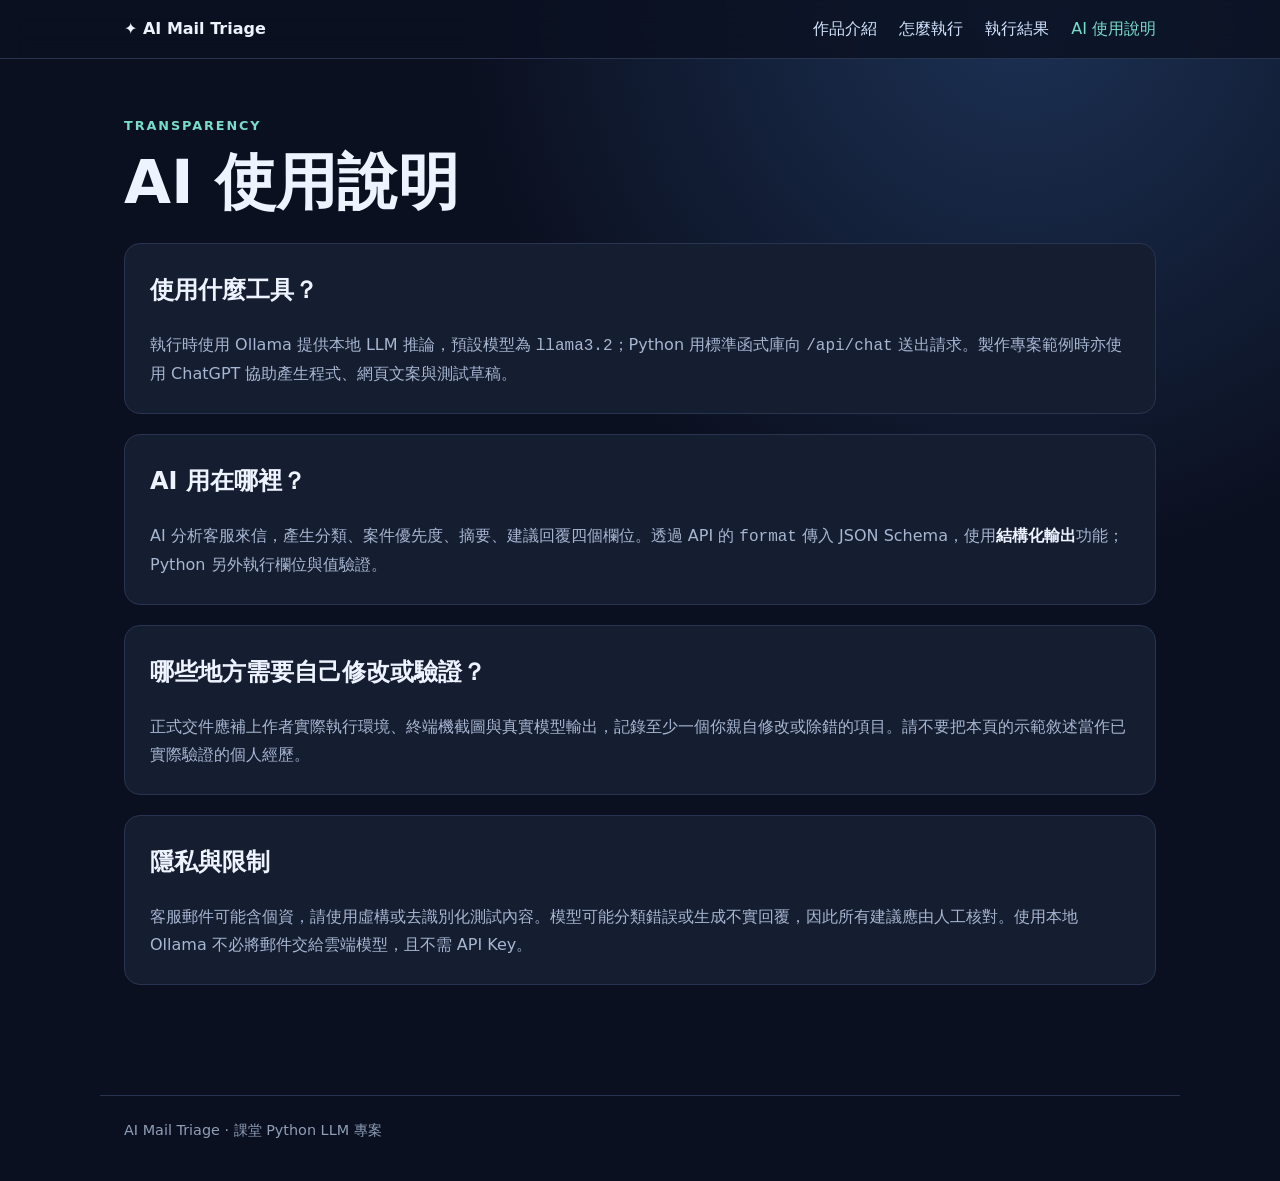
==== docs/ai.html @ 8fb24f81 "Initial commit: AI mail triage project" ====
<!doctype html><html lang="zh-Hant"><head><meta charset="utf-8"><meta name="viewport" content="width=device-width, initial-scale=1"><title>AI 使用說明｜AI 客服信件分類器</title><link rel="stylesheet" href="assets/style.css"></head><body><header><nav><strong>✦ AI Mail Triage</strong><a href="index.html">作品介紹</a><a href="run.html">怎麼執行</a><a href="results.html">執行結果</a><a href="ai.html" aria-current="page">AI 使用說明</a></nav></header><main><div class="eyebrow">TRANSPARENCY</div><h1>AI 使用說明</h1><div class="panel"><h2>使用什麼工具？</h2><p>執行時使用 Ollama 提供本地 LLM 推論，預設模型為 <code>llama3.2</code>；Python 用標準函式庫向 <code>/api/chat</code> 送出請求。製作專案範例時亦使用 ChatGPT 協助產生程式、網頁文案與測試草稿。</p></div><div class="panel"><h2>AI 用在哪裡？</h2><p>AI 分析客服來信，產生分類、案件優先度、摘要、建議回覆四個欄位。透過 API 的 <code>format</code> 傳入 JSON Schema，使用<strong>結構化輸出</strong>功能；Python 另外執行欄位與值驗證。</p></div><div class="panel"><h2>哪些地方需要自己修改或驗證？</h2><p>正式交件應補上作者實際執行環境、終端機截圖與真實模型輸出，記錄至少一個你親自修改或除錯的項目。請不要把本頁的示範敘述當作已實際驗證的個人經歷。</p></div><div class="panel"><h2>隱私與限制</h2><p>客服郵件可能含個資，請使用虛構或去識別化測試內容。模型可能分類錯誤或生成不實回覆，因此所有建議應由人工核對。使用本地 Ollama 不必將郵件交給雲端模型，且不需 API Key。</p></div></main><footer>AI Mail Triage · 課堂 Python LLM 專案</footer></body></html>
---- docs/assets/style.css ----
:root{color-scheme:dark;--bg:#0b1020;--panel:#151d31;--border:#283450;--text:#edf3ff;--muted:#a7b6d1;--accent:#79dcca}*{box-sizing:border-box}body{margin:0;font-family:system-ui,-apple-system,"Noto Sans TC",sans-serif;background:radial-gradient(circle at 80% 0%,#1c3154,transparent 36%),var(--bg);color:var(--text);line-height:1.75}header{border-bottom:1px solid var(--border);background:#0b1020cf;position:sticky;top:0;backdrop-filter:blur(12px)}nav{max-width:1080px;margin:auto;display:flex;align-items:center;gap:22px;padding:15px 24px;flex-wrap:wrap}nav strong{margin-right:auto}a{color:var(--accent);text-decoration:none}nav a{color:#d3e4ff}nav a[aria-current]{color:var(--accent)}main{max-width:1080px;margin:auto;padding:56px 24px 90px}.eyebrow{color:var(--accent);font-weight:700;letter-spacing:.15em;font-size:.8rem}h1{font-size:clamp(2.1rem,5vw,3.8rem);line-height:1.18;margin:10px 0 24px}h2{margin-top:0;font-size:1.5rem}p{color:var(--muted)}.hero{max-width:810px;margin-bottom:42px}.lead{font-size:1.15rem}.grid{display:grid;grid-template-columns:repeat(auto-fit,minmax(240px,1fr));gap:18px}.panel{background:var(--panel);border:1px solid var(--border);border-radius:16px;padding:25px;margin:20px 0}.panel p:last-child{margin-bottom:0}.tag{display:inline-block;color:#0b1020;background:var(--accent);font-weight:700;border-radius:30px;padding:3px 12px;font-size:.82rem}.button{display:inline-block;border:1px solid #85f0df;background:#79dcca;color:#071724;padding:10px 18px;font-weight:750;border-radius:9px;margin-right:12px}.button.secondary{color:var(--accent);background:transparent}pre{background:#080e1c;border:1px solid var(--border);border-radius:12px;padding:20px;overflow-x:auto;color:#c5ebff;font-size:.95rem}code{font-family:ui-monospace,SFMono-Regular,Consolas,monospace}li{margin:9px 0;color:var(--muted)}footer{max-width:1080px;margin:auto;border-top:1px solid var(--border);padding:22px 24px 40px;color:#8f9fb8;font-size:.9rem}.note{border-left:3px solid var(--accent);padding:10px 18px;background:#12233a}strong{color:var(--text)}
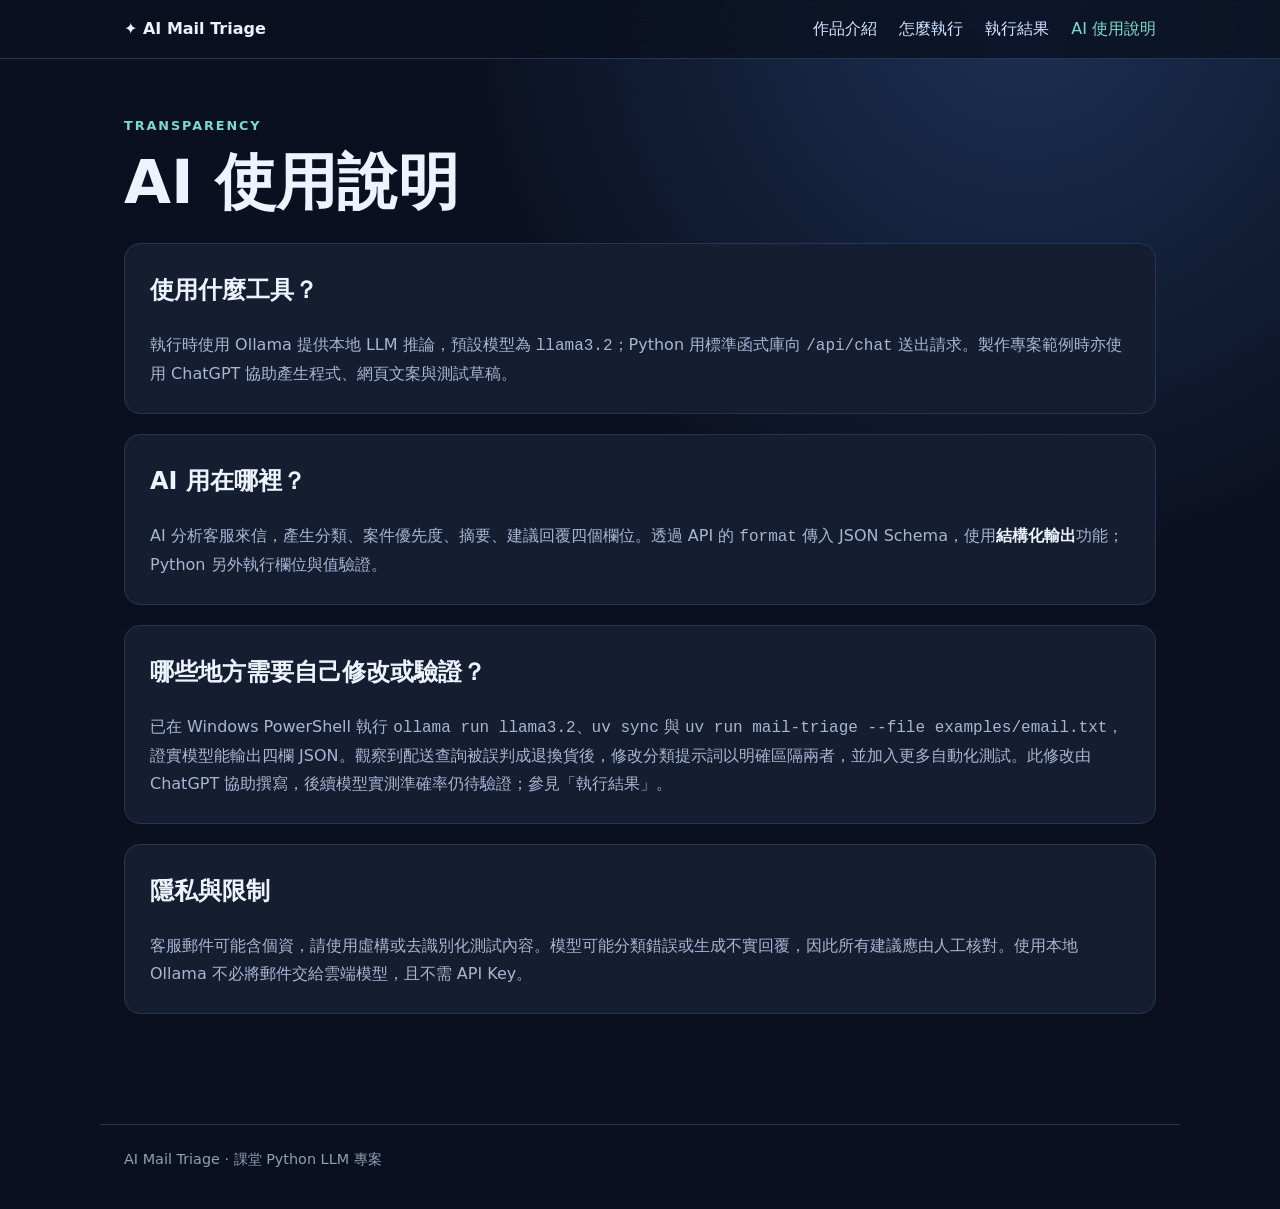
==== commit 10c291d5: "Update README and AI usage evidence" ====
--- a/docs/ai.html
+++ b/docs/ai.html
@@ -1 +1 @@
-<!doctype html><html lang="zh-Hant"><head><meta charset="utf-8"><meta name="viewport" content="width=device-width, initial-scale=1"><title>AI 使用說明｜AI 客服信件分類器</title><link rel="stylesheet" href="assets/style.css"></head><body><header><nav><strong>✦ AI Mail Triage</strong><a href="index.html">作品介紹</a><a href="run.html">怎麼執行</a><a href="results.html">執行結果</a><a href="ai.html" aria-current="page">AI 使用說明</a></nav></header><main><div class="eyebrow">TRANSPARENCY</div><h1>AI 使用說明</h1><div class="panel"><h2>使用什麼工具？</h2><p>執行時使用 Ollama 提供本地 LLM 推論，預設模型為 <code>llama3.2</code>；Python 用標準函式庫向 <code>/api/chat</code> 送出請求。製作專案範例時亦使用 ChatGPT 協助產生程式、網頁文案與測試草稿。</p></div><div class="panel"><h2>AI 用在哪裡？</h2><p>AI 分析客服來信，產生分類、案件優先度、摘要、建議回覆四個欄位。透過 API 的 <code>format</code> 傳入 JSON Schema，使用<strong>結構化輸出</strong>功能；Python 另外執行欄位與值驗證。</p></div><div class="panel"><h2>哪些地方需要自己修改或驗證？</h2><p>正式交件應補上作者實際執行環境、終端機截圖與真實模型輸出，記錄至少一個你親自修改或除錯的項目。請不要把本頁的示範敘述當作已實際驗證的個人經歷。</p></div><div class="panel"><h2>隱私與限制</h2><p>客服郵件可能含個資，請使用虛構或去識別化測試內容。模型可能分類錯誤或生成不實回覆，因此所有建議應由人工核對。使用本地 Ollama 不必將郵件交給雲端模型，且不需 API Key。</p></div></main><footer>AI Mail Triage · 課堂 Python LLM 專案</footer></body></html>
+<!doctype html><html lang="zh-Hant"><head><meta charset="utf-8"><meta name="viewport" content="width=device-width, initial-scale=1"><title>AI 使用說明｜AI 客服信件分類器</title><link rel="stylesheet" href="assets/style.css"></head><body><header><nav><strong>✦ AI Mail Triage</strong><a href="index.html">作品介紹</a><a href="run.html">怎麼執行</a><a href="results.html">執行結果</a><a href="ai.html" aria-current="page">AI 使用說明</a></nav></header><main><div class="eyebrow">TRANSPARENCY</div><h1>AI 使用說明</h1><div class="panel"><h2>使用什麼工具？</h2><p>執行時使用 Ollama 提供本地 LLM 推論，預設模型為 <code>llama3.2</code>；Python 用標準函式庫向 <code>/api/chat</code> 送出請求。製作專案範例時亦使用 ChatGPT 協助產生程式、網頁文案與測試草稿。</p></div><div class="panel"><h2>AI 用在哪裡？</h2><p>AI 分析客服來信，產生分類、案件優先度、摘要、建議回覆四個欄位。透過 API 的 <code>format</code> 傳入 JSON Schema，使用<strong>結構化輸出</strong>功能；Python 另外執行欄位與值驗證。</p></div><div class="panel"><h2>哪些地方需要自己修改或驗證？</h2><p>已在 Windows PowerShell 執行 <code>ollama run llama3.2</code>、<code>uv sync</code> 與 <code>uv run mail-triage --file examples/email.txt</code>，證實模型能輸出四欄 JSON。觀察到配送查詢被誤判成退換貨後，修改分類提示詞以明確區隔兩者，並加入更多自動化測試。此修改由 ChatGPT 協助撰寫，後續模型實測準確率仍待驗證；參見「執行結果」。</p></div><div class="panel"><h2>隱私與限制</h2><p>客服郵件可能含個資，請使用虛構或去識別化測試內容。模型可能分類錯誤或生成不實回覆，因此所有建議應由人工核對。使用本地 Ollama 不必將郵件交給雲端模型，且不需 API Key。</p></div></main><footer>AI Mail Triage · 課堂 Python LLM 專案</footer></body></html>
